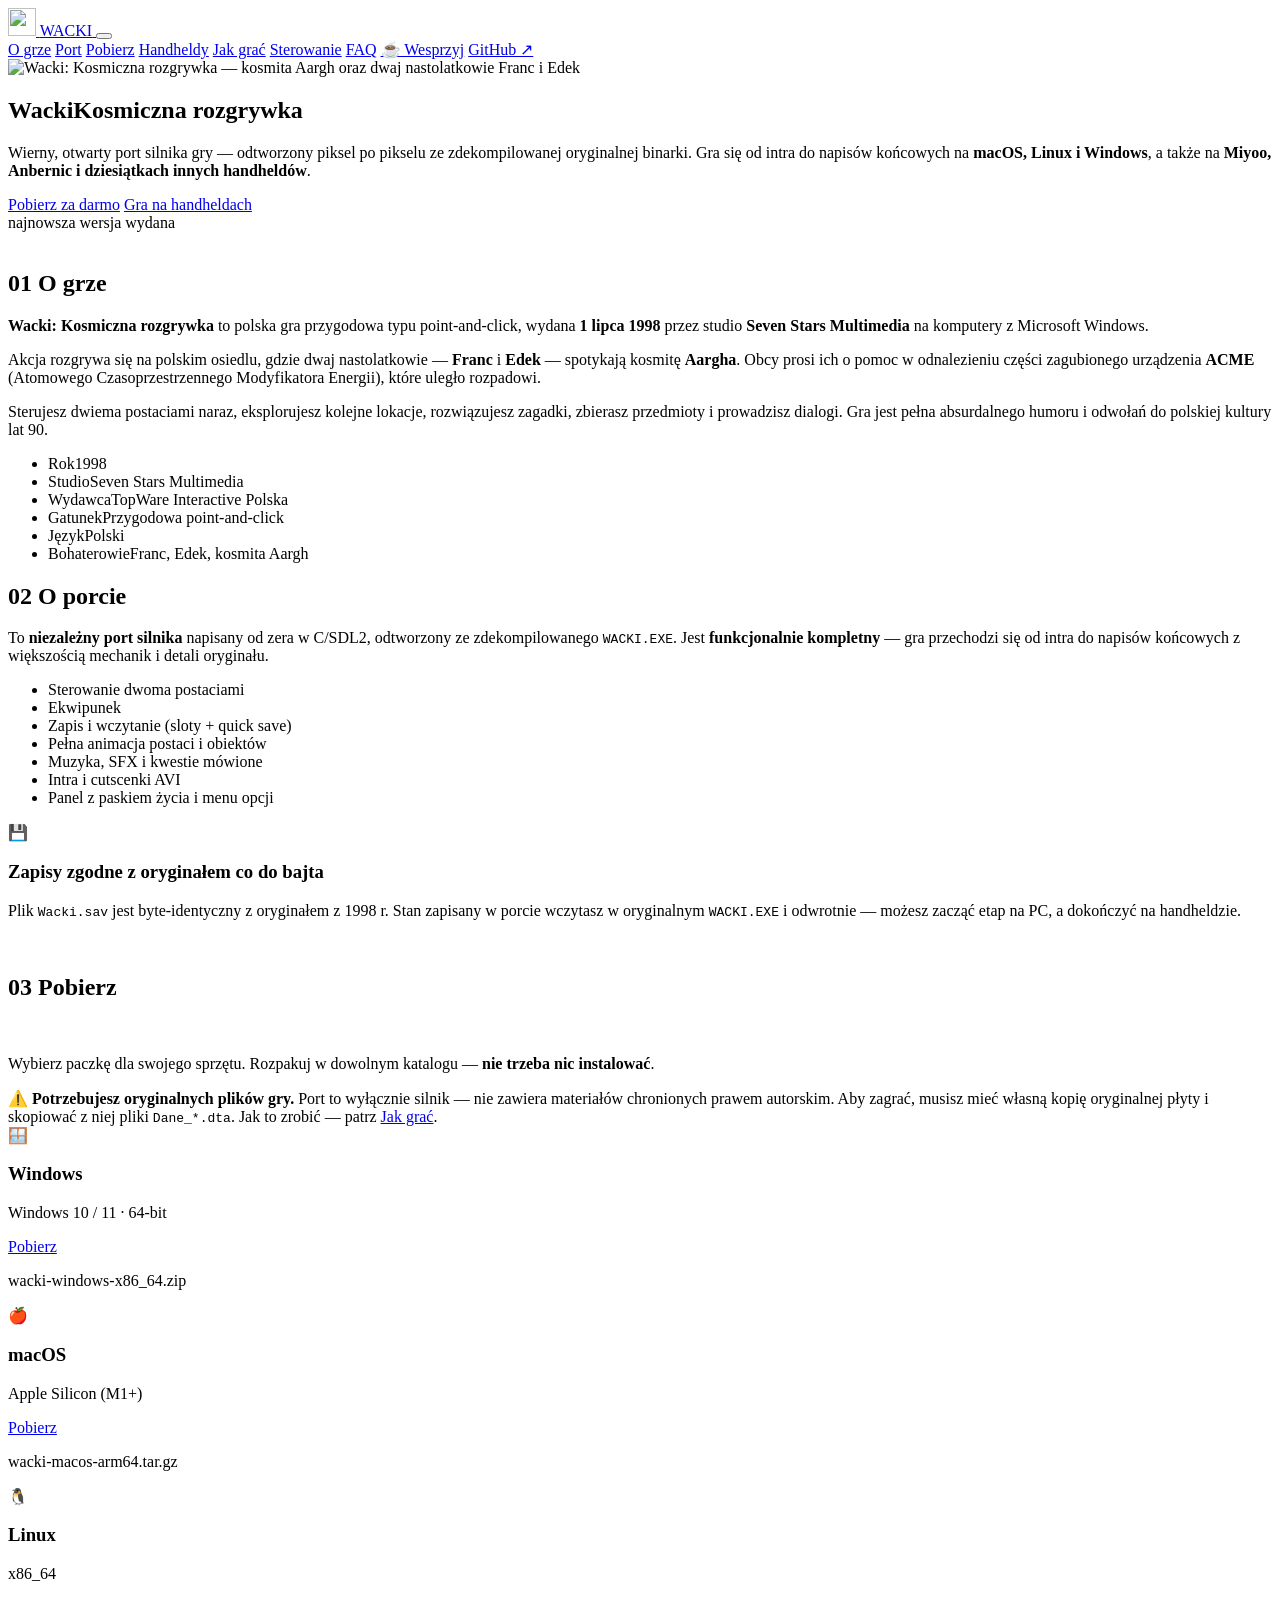
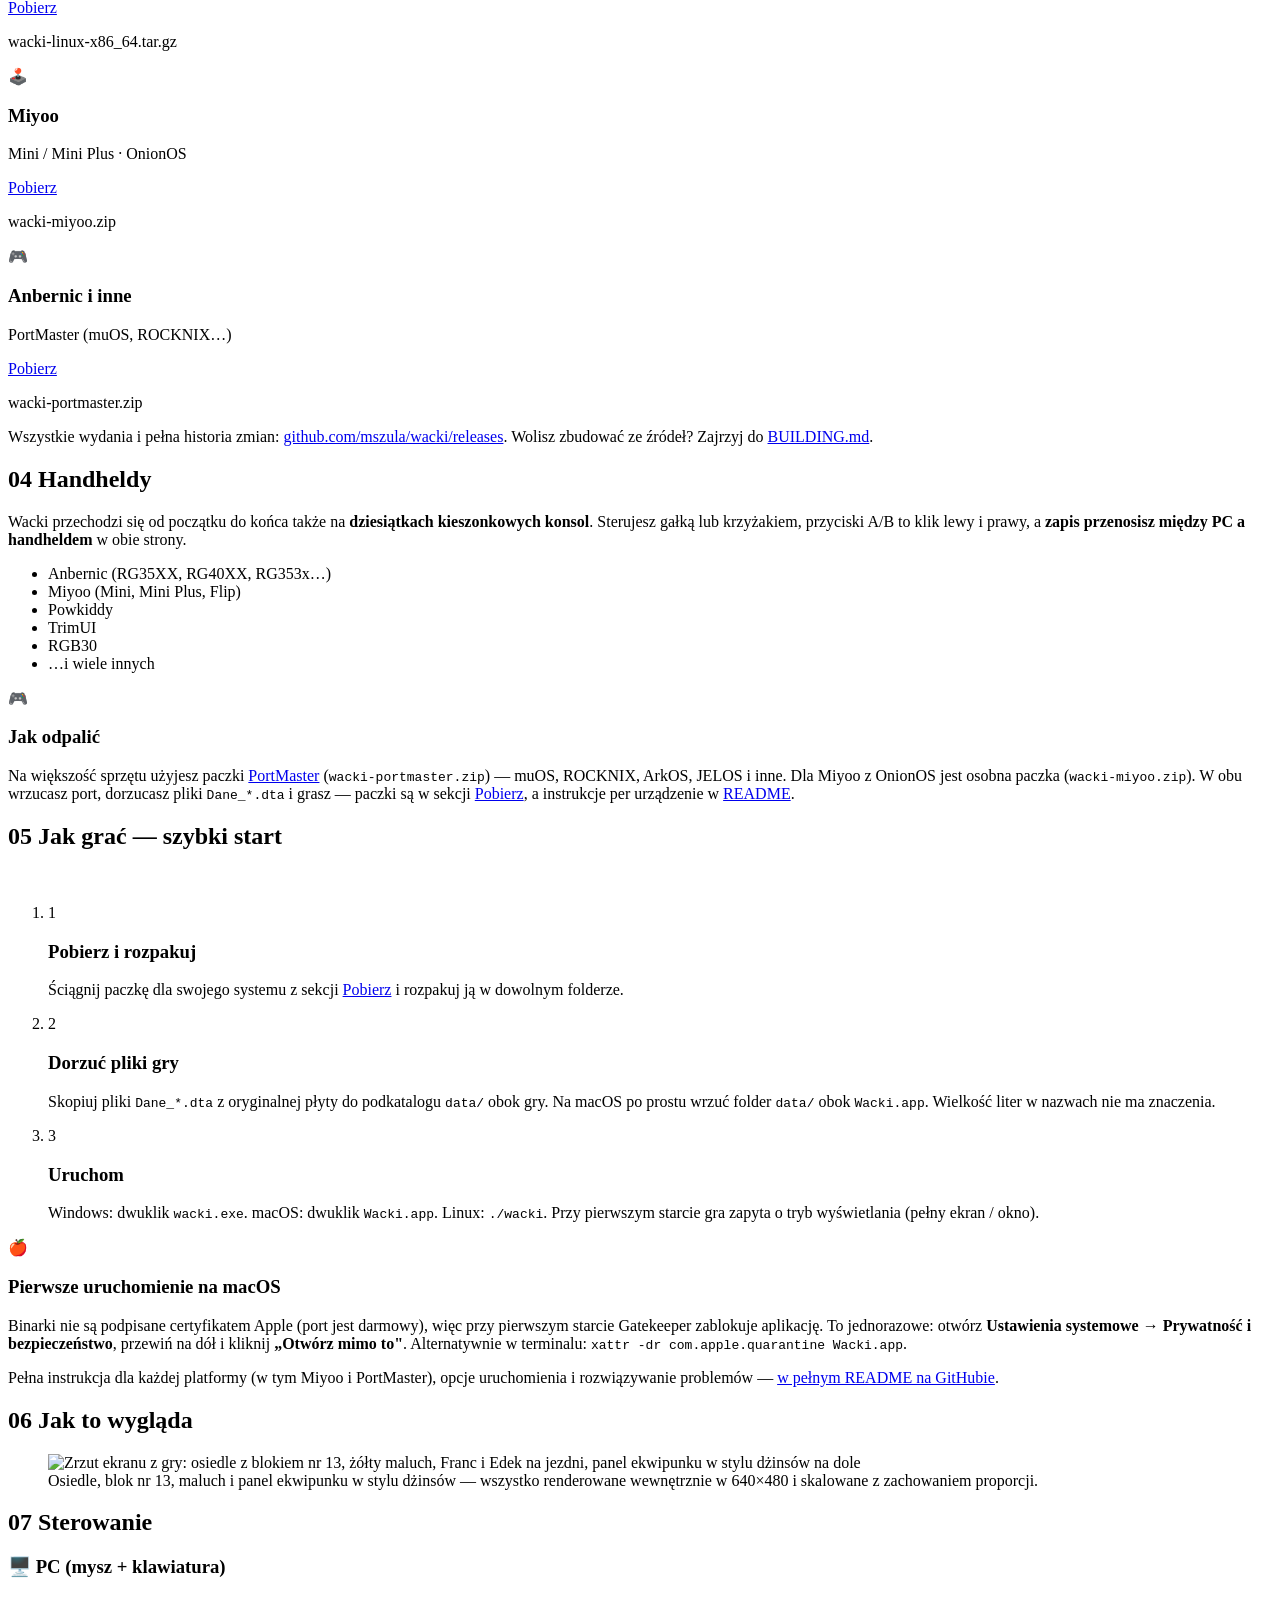
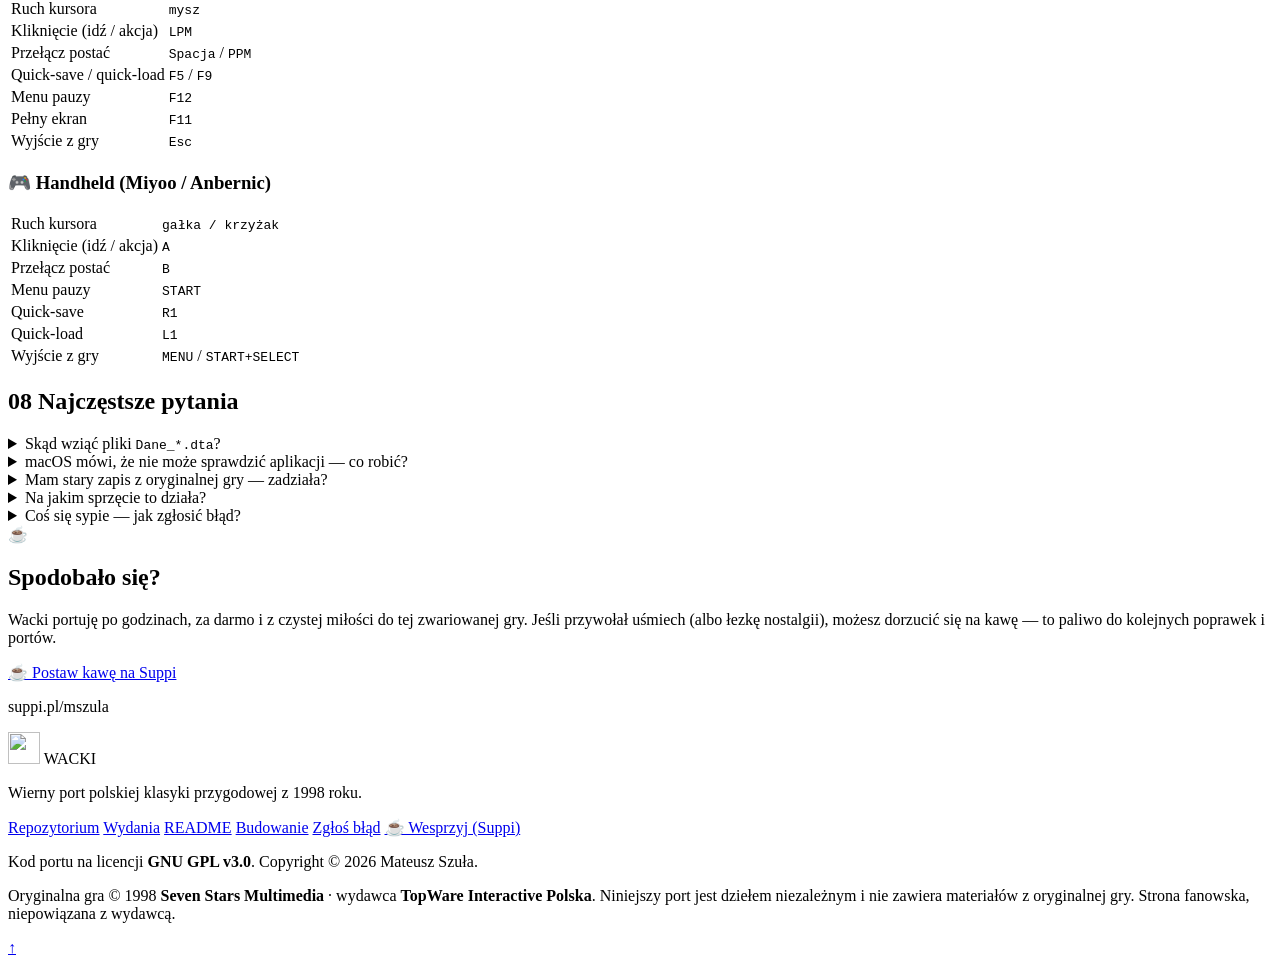
==== website/index.html @ 5ef8dd1d "feat(website): add Umami analytics + click events on key CTAs Privacy-friendly, cookieless Umami tra" ====
<!doctype html>
<html lang="pl">
  <head>
    <meta charset="utf-8" />
    <meta name="viewport" content="width=device-width, initial-scale=1" />
    <title>Wacki: Kosmiczna rozgrywka — darmowy port na PC i handheldy</title>
    <meta
      name="description"
      content="Wierny, otwarty port polskiej gry przygodowej Wacki: Kosmiczna rozgrywka (1998). Gra się od początku do końca na macOS, Linux, Windows oraz na konsolach Miyoo, Anbernic i innych (PortMaster). Pobierz za darmo."
    />
    <link rel="canonical" href="https://mszula.github.io/wacki/" />

    <meta property="og:type" content="website" />
    <meta property="og:locale" content="pl_PL" />
    <meta
      property="og:title"
      content="Wacki: Kosmiczna rozgrywka — darmowy port"
    />
    <meta
      property="og:description"
      content="Wierny port polskiej gry przygodowej z 1998 r. Gra się od początku do końca na PC i dziesiątkach handheldów. Pobierz za darmo."
    />
    <meta property="og:url" content="https://mszula.github.io/wacki/" />
    <meta property="og:image" content="assets/cover.png" />
    <meta name="twitter:card" content="summary_large_image" />

    <link
      rel="icon"
      type="image/png"
      sizes="32x32"
      href="assets/favicon-32.png"
    />
    <link
      rel="icon"
      type="image/png"
      sizes="16x16"
      href="assets/favicon-16.png"
    />
    <link rel="apple-touch-icon" href="assets/apple-touch-icon.png" />
    <meta name="theme-color" content="#e8330d" />

    <link rel="preconnect" href="https://fonts.googleapis.com" />
    <link rel="preconnect" href="https://fonts.gstatic.com" crossorigin />
    <link
      href="https://fonts.googleapis.com/css2?family=Bangers&family=Patrick+Hand&family=Nunito:wght@400;600;700;800&display=swap"
      rel="stylesheet"
    />

    <link rel="stylesheet" href="styles.css" />

    <!-- Umami analytics (privacy-friendly, no cookies). Click events are
         wired via data-umami-event attributes on the CTAs below. -->
    <script
      defer
      src="https://umami.szula.top/script.js"
      data-website-id="bf5d6c23-719c-4412-a957-eb05e36cfbc3"
    ></script>
  </head>
  <body>
    <header class="nav" id="top">
      <div class="nav__inner">
        <a class="nav__brand" href="#top">
          <img src="assets/favicon-32.png" alt="" width="28" height="28" />
          <span>WACKI</span>
        </a>
        <button class="nav__burger" aria-label="Menu" aria-expanded="false">
          <span></span><span></span><span></span>
        </button>
        <nav class="nav__links" aria-label="Główne">
          <a href="#o-grze">O grze</a>
          <a href="#status">Port</a>
          <a href="#pobierz">Pobierz</a>
          <a href="#handheldy">Handheldy</a>
          <a href="#start">Jak grać</a>
          <a href="#sterowanie">Sterowanie</a>
          <a href="#faq">FAQ</a>
          <a class="nav__support" href="#wesprzyj" data-umami-event="support-nav">☕ Wesprzyj</a>
          <a
            class="nav__gh"
            href="https://github.com/mszula/wacki"
            target="_blank"
            rel="noopener"
            data-umami-event="github"
            >GitHub ↗</a
          >
        </nav>
      </div>
    </header>

    <section class="hero">
      <div class="hero__art">
        <img
          src="assets/cover.png"
          alt="Wacki: Kosmiczna rozgrywka — kosmita Aargh oraz dwaj nastolatkowie Franc i Edek"
          width="640"
          height="480"
        />
      </div>
      <div class="hero__body">
        <h1 class="hero__title">Wacki<span>Kosmiczna rozgrywka</span></h1>
        <p class="hero__lead">
          Wierny, otwarty port silnika gry — odtworzony piksel po pikselu ze
          zdekompilowanej oryginalnej binarki. Gra się od intra do napisów
          końcowych na <strong>macOS, Linux i Windows</strong>, a także na
          <strong>Miyoo, Anbernic i dziesiątkach innych handheldów</strong>.
        </p>
        <div class="hero__cta">
          <a class="btn btn--primary" id="hero-download" href="#pobierz"
            data-umami-event="hero-pobierz"
            >Pobierz za darmo</a
          >
          <a class="btn btn--ghost" href="#handheldy">Gra na handheldach</a>
        </div>
        <div class="rel">
          <span class="rel__badge">najnowsza wersja</span>
          <span class="rel__ver" id="rel-ver"></span>
          <span class="rel__date">wydana <strong id="rel-date"></strong></span>
        </div>
      </div>
      <img
        class="deco deco--maluch"
        src="assets/px-maluch.png"
        alt=""
        aria-hidden="true"
      />
    </section>

    <main>
      <section class="section" id="o-grze">
        <div class="wrap">
          <h2 class="h2"><span class="h2__tag">01</span> O grze</h2>
          <div class="grid grid--2">
            <div class="prose">
              <p>
                <strong>Wacki: Kosmiczna rozgrywka</strong> to polska gra
                przygodowa typu point-and-click, wydana
                <strong>1 lipca 1998</strong> przez studio
                <strong>Seven Stars Multimedia</strong> na komputery z Microsoft
                Windows.
              </p>
              <p>
                Akcja rozgrywa się na polskim osiedlu, gdzie dwaj nastolatkowie
                —
                <strong>Franc</strong> i <strong>Edek</strong> — spotykają
                kosmitę <strong>Aargha</strong>. Obcy prosi ich o pomoc w
                odnalezieniu części zagubionego urządzenia
                <strong>ACME</strong> (Atomowego Czasoprzestrzennego
                Modyfikatora Energii), które uległo rozpadowi.
              </p>
              <p>
                Sterujesz dwiema postaciami naraz, eksplorujesz kolejne lokacje,
                rozwiązujesz zagadki, zbierasz przedmioty i prowadzisz dialogi.
                Gra jest pełna absurdalnego humoru i odwołań do polskiej kultury
                lat 90.
              </p>
            </div>
            <ul class="facts">
              <li>
                <span class="facts__k">Rok</span
                ><span class="facts__v">1998</span>
              </li>
              <li>
                <span class="facts__k">Studio</span
                ><span class="facts__v">Seven Stars Multimedia</span>
              </li>
              <li>
                <span class="facts__k">Wydawca</span
                ><span class="facts__v">TopWare Interactive Polska</span>
              </li>
              <li>
                <span class="facts__k">Gatunek</span
                ><span class="facts__v">Przygodowa point-and-click</span>
              </li>
              <li>
                <span class="facts__k">Język</span
                ><span class="facts__v">Polski</span>
              </li>
              <li>
                <span class="facts__k">Bohaterowie</span
                ><span class="facts__v">Franc, Edek, kosmita Aargh</span>
              </li>
            </ul>
          </div>
        </div>
      </section>

      <section class="section section--alt" id="status">
        <div class="wrap">
          <h2 class="h2"><span class="h2__tag">02</span> O porcie</h2>
          <p class="lead-center">
            To <strong>niezależny port silnika</strong> napisany od zera w
            C/SDL2, odtworzony ze zdekompilowanego <code>WACKI.EXE</code>. Jest
            <strong>funkcjonalnie kompletny</strong> — gra przechodzi się od
            intra do napisów końcowych z większością mechanik i detali
            oryginału.
          </p>
          <ul class="chips">
            <li>Sterowanie dwoma postaciami</li>
            <li>Ekwipunek</li>
            <li>Zapis i wczytanie (sloty + quick save)</li>
            <li>Pełna animacja postaci i obiektów</li>
            <li>Muzyka, SFX i kwestie mówione</li>
            <li>Intra i cutscenki AVI</li>
            <li>Panel z paskiem życia i menu opcji</li>
          </ul>
          <div class="callout callout--save">
            <div class="callout__icon">💾</div>
            <div>
              <h3>Zapisy zgodne z oryginałem co do bajta</h3>
              <p>
                Plik <code>Wacki.sav</code> jest byte-identyczny z oryginałem z
                1998 r. Stan zapisany w porcie wczytasz w oryginalnym
                <code>WACKI.EXE</code> i odwrotnie — możesz zacząć etap na PC, a
                dokończyć na handheldzie.
              </p>
            </div>
          </div>
          <img
            class="deco deco--pies"
            src="assets/px-pies.png"
            alt=""
            aria-hidden="true"
          />
        </div>
      </section>

      <section class="section" id="pobierz">
        <div class="wrap">
          <h2 class="h2"><span class="h2__tag">03</span> Pobierz</h2>
          <img
            class="deco deco--rocket"
            src="assets/px-rocket.png"
            alt=""
            aria-hidden="true"
          />
          <p class="lead-center">
            Wybierz paczkę dla swojego sprzętu. Rozpakuj w dowolnym katalogu —
            <strong>nie trzeba nic instalować</strong>.
          </p>

          <div class="notice">
            <strong>⚠️ Potrzebujesz oryginalnych plików gry.</strong>
            Port to wyłącznie silnik — nie zawiera materiałów chronionych prawem
            autorskim. Aby zagrać, musisz mieć własną kopię oryginalnej płyty i
            skopiować z niej pliki <code>Dane_*.dta</code>. Jak to zrobić —
            patrz <a href="#start">Jak grać</a>.
          </div>

          <div class="cards" id="download-cards">
            <article
              class="card"
              data-platform="windows"
              data-asset="wacki-windows-x86_64.zip"
            >
              <div class="card__os">🪟</div>
              <h3>Windows</h3>
              <p class="card__sub">Windows 10 / 11 · 64-bit</p>
              <a
                class="btn btn--dl"
                href="https://github.com/mszula/wacki/releases/latest/download/wacki-windows-x86_64.zip"
                data-umami-event="download"
                data-umami-event-platform="windows"
                >Pobierz <span class="card__size"></span
              ></a>
              <p class="card__file">wacki-windows-x86_64.zip</p>
            </article>

            <article
              class="card"
              data-platform="mac"
              data-asset="wacki-macos-arm64.tar.gz"
            >
              <div class="card__os">🍎</div>
              <h3>macOS</h3>
              <p class="card__sub">Apple Silicon (M1+)</p>
              <a
                class="btn btn--dl"
                href="https://github.com/mszula/wacki/releases/latest/download/wacki-macos-arm64.tar.gz"
                data-umami-event="download"
                data-umami-event-platform="mac"
                >Pobierz <span class="card__size"></span
              ></a>
              <p class="card__file">wacki-macos-arm64.tar.gz</p>
            </article>

            <article
              class="card"
              data-platform="linux"
              data-asset="wacki-linux-x86_64.tar.gz"
            >
              <div class="card__os">🐧</div>
              <h3>Linux</h3>
              <p class="card__sub">x86_64</p>
              <a
                class="btn btn--dl"
                href="https://github.com/mszula/wacki/releases/latest/download/wacki-linux-x86_64.tar.gz"
                data-umami-event="download"
                data-umami-event-platform="linux"
                >Pobierz <span class="card__size"></span
              ></a>
              <p class="card__file">wacki-linux-x86_64.tar.gz</p>
            </article>

            <article
              class="card"
              data-platform="miyoo"
              data-asset="wacki-miyoo.zip"
            >
              <div class="card__os">🕹️</div>
              <h3>Miyoo</h3>
              <p class="card__sub">Mini / Mini Plus · OnionOS</p>
              <a
                class="btn btn--dl"
                href="https://github.com/mszula/wacki/releases/latest/download/wacki-miyoo.zip"
                data-umami-event="download"
                data-umami-event-platform="miyoo"
                >Pobierz <span class="card__size"></span
              ></a>
              <p class="card__file">wacki-miyoo.zip</p>
            </article>

            <article
              class="card"
              data-platform="portmaster"
              data-asset="wacki-portmaster.zip"
            >
              <div class="card__os">🎮</div>
              <h3>Anbernic i inne</h3>
              <p class="card__sub">PortMaster (muOS, ROCKNIX…)</p>
              <a
                class="btn btn--dl"
                href="https://github.com/mszula/wacki/releases/latest/download/wacki-portmaster.zip"
                data-umami-event="download"
                data-umami-event-platform="portmaster"
                >Pobierz <span class="card__size"></span
              ></a>
              <p class="card__file">wacki-portmaster.zip</p>
            </article>
          </div>

          <p class="cards__foot">
            Wszystkie wydania i pełna historia zmian:
            <a
              href="https://github.com/mszula/wacki/releases"
              target="_blank"
              rel="noopener"
              data-umami-event="github-releases"
              >github.com/mszula/wacki/releases</a
            >. Wolisz zbudować ze źródeł? Zajrzyj do
            <a
              href="https://github.com/mszula/wacki/blob/master/BUILDING.md"
              target="_blank"
              rel="noopener"
              >BUILDING.md</a
            >.
          </p>
        </div>
      </section>

      <section class="section section--alt" id="handheldy">
        <div class="wrap">
          <h2 class="h2"><span class="h2__tag">04</span> Handheldy</h2>
          <p class="lead-center">
            Wacki przechodzi się od początku do końca także na
            <strong>dziesiątkach kieszonkowych konsol</strong>. Sterujesz gałką
            lub krzyżakiem, przyciski A/B to klik lewy i prawy, a
            <strong>zapis przenosisz między PC a handheldem</strong>
            w obie strony.
          </p>

          <ul class="chips">
            <li>Anbernic (RG35XX, RG40XX, RG353x…)</li>
            <li>Miyoo (Mini, Mini Plus, Flip)</li>
            <li>Powkiddy</li>
            <li>TrimUI</li>
            <li>RGB30</li>
            <li>…i wiele innych</li>
          </ul>

          <div class="callout">
            <div class="callout__icon">🎮</div>
            <div>
              <h3>Jak odpalić</h3>
              <p>
                Na większość sprzętu użyjesz paczki
                <a
                  href="https://portmaster.games/"
                  target="_blank"
                  rel="noopener"
                  >PortMaster</a
                >
                (<code>wacki-portmaster.zip</code>) — muOS, ROCKNIX, ArkOS,
                JELOS i inne. Dla Miyoo z OnionOS jest osobna paczka
                (<code>wacki-miyoo.zip</code>). W obu wrzucasz port, dorzucasz
                pliki <code>Dane_*.dta</code> i grasz — paczki są w sekcji
                <a href="#pobierz">Pobierz</a>, a instrukcje per urządzenie w
                <a
                  href="https://github.com/mszula/wacki/blob/master/README.md"
                  target="_blank"
                  rel="noopener"
                  >README</a
                >.
              </p>
            </div>
          </div>
        </div>
      </section>

      <section class="section" id="start">
        <div class="wrap">
          <h2 class="h2">
            <span class="h2__tag">05</span> Jak grać — szybki start
          </h2>
          <img
            class="deco deco--babcia"
            src="assets/px-babcia.png"
            alt=""
            aria-hidden="true"
          />
          <ol class="steps">
            <li class="step">
              <div class="step__n">1</div>
              <div>
                <h3>Pobierz i rozpakuj</h3>
                <p>
                  Ściągnij paczkę dla swojego systemu z sekcji
                  <a href="#pobierz">Pobierz</a> i rozpakuj ją w dowolnym
                  folderze.
                </p>
              </div>
            </li>
            <li class="step">
              <div class="step__n">2</div>
              <div>
                <h3>Dorzuć pliki gry</h3>
                <p>
                  Skopiuj pliki <code>Dane_*.dta</code> z oryginalnej płyty do
                  podkatalogu <code>data/</code> obok gry. Na macOS po prostu
                  wrzuć folder <code>data/</code> obok <code>Wacki.app</code>.
                  Wielkość liter w nazwach nie ma znaczenia.
                </p>
              </div>
            </li>
            <li class="step">
              <div class="step__n">3</div>
              <div>
                <h3>Uruchom</h3>
                <p>
                  Windows: dwuklik <code>wacki.exe</code>. macOS: dwuklik
                  <code>Wacki.app</code>. Linux: <code>./wacki</code>. Przy
                  pierwszym starcie gra zapyta o tryb wyświetlania (pełny ekran
                  / okno).
                </p>
              </div>
            </li>
          </ol>

          <div class="callout callout--mac">
            <div class="callout__icon">🍎</div>
            <div>
              <h3>Pierwsze uruchomienie na macOS</h3>
              <p>
                Binarki nie są podpisane certyfikatem Apple (port jest darmowy),
                więc przy pierwszym starcie Gatekeeper zablokuje aplikację. To
                jednorazowe: otwórz
                <strong
                  >Ustawienia systemowe → Prywatność i bezpieczeństwo</strong
                >, przewiń na dół i kliknij <strong>„Otwórz mimo to"</strong>.
                Alternatywnie w terminalu:
                <code>xattr -dr com.apple.quarantine Wacki.app</code>.
              </p>
            </div>
          </div>

          <p class="lead-center">
            Pełna instrukcja dla każdej platformy (w tym Miyoo i PortMaster),
            opcje uruchomienia i rozwiązywanie problemów —
            <a
              href="https://github.com/mszula/wacki/blob/master/README.md"
              target="_blank"
              rel="noopener"
              >w pełnym README na GitHubie</a
            >.
          </p>
        </div>
      </section>

      <section class="section section--alt" id="galeria">
        <div class="wrap">
          <h2 class="h2"><span class="h2__tag">06</span> Jak to wygląda</h2>
          <figure class="shot">
            <img
              src="assets/screenshot-gameplay.png"
              alt="Zrzut ekranu z gry: osiedle z blokiem nr 13, żółty maluch, Franc i Edek na jezdni, panel ekwipunku w stylu dżinsów na dole"
              width="640"
              height="480"
              loading="lazy"
            />
            <figcaption>
              Osiedle, blok nr 13, maluch i panel ekwipunku w stylu dżinsów —
              wszystko renderowane wewnętrznie w 640×480 i skalowane z
              zachowaniem proporcji.
            </figcaption>
          </figure>
        </div>
      </section>

      <section class="section" id="sterowanie">
        <div class="wrap">
          <h2 class="h2"><span class="h2__tag">07</span> Sterowanie</h2>
          <div class="grid grid--2">
            <div class="ctrl">
              <h3 class="ctrl__h">🖥️ PC (mysz + klawiatura)</h3>
              <table class="ktab">
                <tbody>
                  <tr>
                    <td>Ruch kursora</td>
                    <td><kbd>mysz</kbd></td>
                  </tr>
                  <tr>
                    <td>Kliknięcie (idź / akcja)</td>
                    <td><kbd>LPM</kbd></td>
                  </tr>
                  <tr>
                    <td>Przełącz postać</td>
                    <td><kbd>Spacja</kbd> / <kbd>PPM</kbd></td>
                  </tr>
                  <tr>
                    <td>Quick-save / quick-load</td>
                    <td><kbd>F5</kbd> / <kbd>F9</kbd></td>
                  </tr>
                  <tr>
                    <td>Menu pauzy</td>
                    <td><kbd>F12</kbd></td>
                  </tr>
                  <tr>
                    <td>Pełny ekran</td>
                    <td><kbd>F11</kbd></td>
                  </tr>
                  <tr>
                    <td>Wyjście z gry</td>
                    <td><kbd>Esc</kbd></td>
                  </tr>
                </tbody>
              </table>
            </div>
            <div class="ctrl">
              <h3 class="ctrl__h">🎮 Handheld (Miyoo / Anbernic)</h3>
              <table class="ktab">
                <tbody>
                  <tr>
                    <td>Ruch kursora</td>
                    <td><kbd>gałka / krzyżak</kbd></td>
                  </tr>
                  <tr>
                    <td>Kliknięcie (idź / akcja)</td>
                    <td><kbd>A</kbd></td>
                  </tr>
                  <tr>
                    <td>Przełącz postać</td>
                    <td><kbd>B</kbd></td>
                  </tr>
                  <tr>
                    <td>Menu pauzy</td>
                    <td><kbd>START</kbd></td>
                  </tr>
                  <tr>
                    <td>Quick-save</td>
                    <td><kbd>R1</kbd></td>
                  </tr>
                  <tr>
                    <td>Quick-load</td>
                    <td><kbd>L1</kbd></td>
                  </tr>
                  <tr>
                    <td>Wyjście z gry</td>
                    <td><kbd>MENU</kbd> / <kbd>START+SELECT</kbd></td>
                  </tr>
                </tbody>
              </table>
            </div>
          </div>
        </div>
      </section>

      <section class="section section--alt" id="faq">
        <div class="wrap wrap--narrow">
          <h2 class="h2">
            <span class="h2__tag">08</span> Najczęstsze pytania
          </h2>

          <details class="faq">
            <summary>Skąd wziąć pliki <code>Dane_*.dta</code>?</summary>
            <p>
              Z własnej, oryginalnej płyty z grą
              <em>Wacki: Kosmiczna rozgrywka</em>. Port nie zawiera i nie
              rozprowadza materiałów z gry — to silnik, do którego podajesz
              własne dane. Pliki znajdziesz w głównym katalogu płyty.
            </p>
          </details>

          <details class="faq">
            <summary>
              macOS mówi, że nie może sprawdzić aplikacji — co robić?
            </summary>
            <p>
              To normalne dla niepodpisanych, darmowych aplikacji. Otwórz
              <strong>Ustawienia systemowe → Prywatność i bezpieczeństwo</strong
              >, przewiń na dół i kliknij <strong>„Otwórz mimo to"</strong>.
              Albo w terminalu:
              <code>xattr -dr com.apple.quarantine Wacki.app</code>. Blokada
              jest jednorazowa.
            </p>
          </details>

          <details class="faq">
            <summary>Mam stary zapis z oryginalnej gry — zadziała?</summary>
            <p>
              Tak! Format <code>Wacki.sav</code> jest byte-identyczny z
              oryginałem z 1998 r. Zapisy działają w obie strony — z oryginału
              do portu i z portu z powrotem do <code>WACKI.EXE</code>.
            </p>
          </details>

          <details class="faq">
            <summary>Na jakim sprzęcie to działa?</summary>
            <p>
              Na PC: macOS (Apple Silicon), Linux x86_64, Windows 10/11. Na
              handheldach: Miyoo Mini / Mini Plus (OnionOS) oraz — przez
              PortMaster — Anbernic (RG35XX, RG40XX, RG353x i wiele innych),
              Powkiddy, TrimUI, RGB30, Miyoo Flip i dziesiątki kolejnych
              urządzeń.
            </p>
          </details>

          <details class="faq">
            <summary>Coś się sypie — jak zgłosić błąd?</summary>
            <p>
              Otwórz zgłoszenie na
              <a
                href="https://github.com/mszula/wacki/issues/new/choose"
                target="_blank"
                rel="noopener"
                data-umami-event="report-issue"
                >GitHubie</a
              >. Dołącz wersję portu, platformę i — jeśli to błąd wizualny —
              zrzut ekranu. Szczegóły (gdzie znaleźć <code>wacki.log</code>) są
              w README.
            </p>
          </details>
        </div>
      </section>

      <section class="support" id="wesprzyj">
        <div class="support__inner">
          <span class="support__mug" aria-hidden="true">☕</span>
          <h2 class="support__h">Spodobało się?</h2>
          <p class="support__p">
            Wacki portuję po godzinach, za darmo i z czystej miłości do tej
            zwariowanej gry. Jeśli przywołał uśmiech (albo łezkę nostalgii),
            możesz dorzucić się na kawę — to paliwo do kolejnych poprawek i
            portów.
          </p>
          <a
            class="btn support__btn"
            href="https://suppi.pl/mszula"
            target="_blank"
            rel="noopener"
            data-umami-event="support-suppi"
            >☕ Postaw kawę na Suppi</a
          >
          <p class="support__url">suppi.pl/mszula</p>
        </div>
      </section>
    </main>

    <footer class="footer">
      <div class="wrap">
        <div class="footer__grid">
          <div>
            <div class="footer__brand">
              <img src="assets/favicon-32.png" alt="" width="32" height="32" />
              <span>WACKI</span>
            </div>
            <p class="footer__tag">
              Wierny port polskiej klasyki przygodowej z 1998 roku.
            </p>
          </div>
          <nav class="footer__links" aria-label="Stopka">
            <a
              href="https://github.com/mszula/wacki"
              target="_blank"
              rel="noopener"
              >Repozytorium</a
            >
            <a
              href="https://github.com/mszula/wacki/releases"
              target="_blank"
              rel="noopener"
              >Wydania</a
            >
            <a
              href="https://github.com/mszula/wacki/blob/master/README.md"
              target="_blank"
              rel="noopener"
              >README</a
            >
            <a
              href="https://github.com/mszula/wacki/blob/master/BUILDING.md"
              target="_blank"
              rel="noopener"
              >Budowanie</a
            >
            <a
              href="https://github.com/mszula/wacki/issues/new/choose"
              target="_blank"
              rel="noopener"
              >Zgłoś błąd</a
            >
            <a href="https://suppi.pl/mszula" target="_blank" rel="noopener"
              >☕ Wesprzyj (Suppi)</a
            >
          </nav>
        </div>
        <div class="footer__legal">
          <p>
            Kod portu na licencji <strong>GNU GPL v3.0</strong>. Copyright ©
            2026 Mateusz Szuła.
          </p>
          <p>
            Oryginalna gra © 1998 <strong>Seven Stars Multimedia</strong> ·
            wydawca <strong>TopWare Interactive Polska</strong>. Niniejszy port
            jest dziełem niezależnym i nie zawiera materiałów z oryginalnej gry.
            Strona fanowska, niepowiązana z wydawcą.
          </p>
        </div>
      </div>
    </footer>

    <a href="#top" class="totop" aria-label="Na górę">↑</a>

    <script src="main.js"></script>
  </body>
</html>
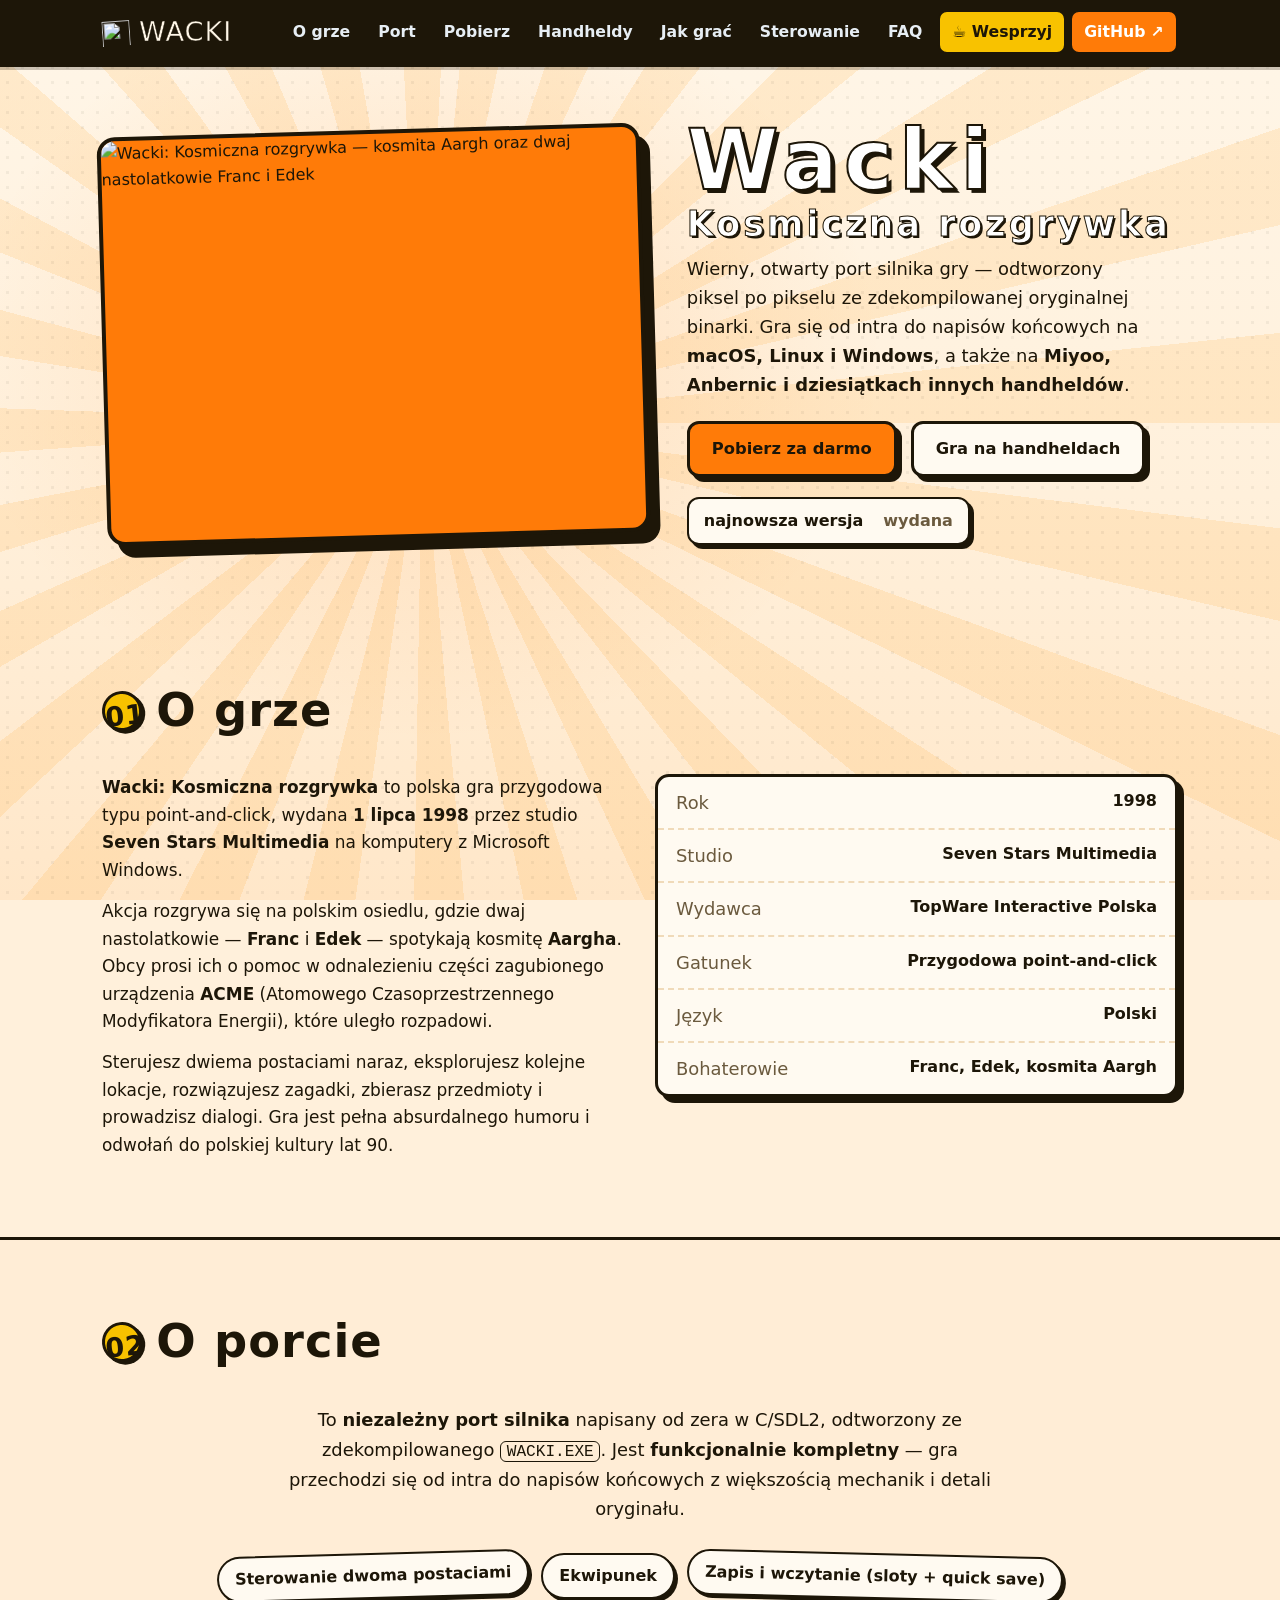
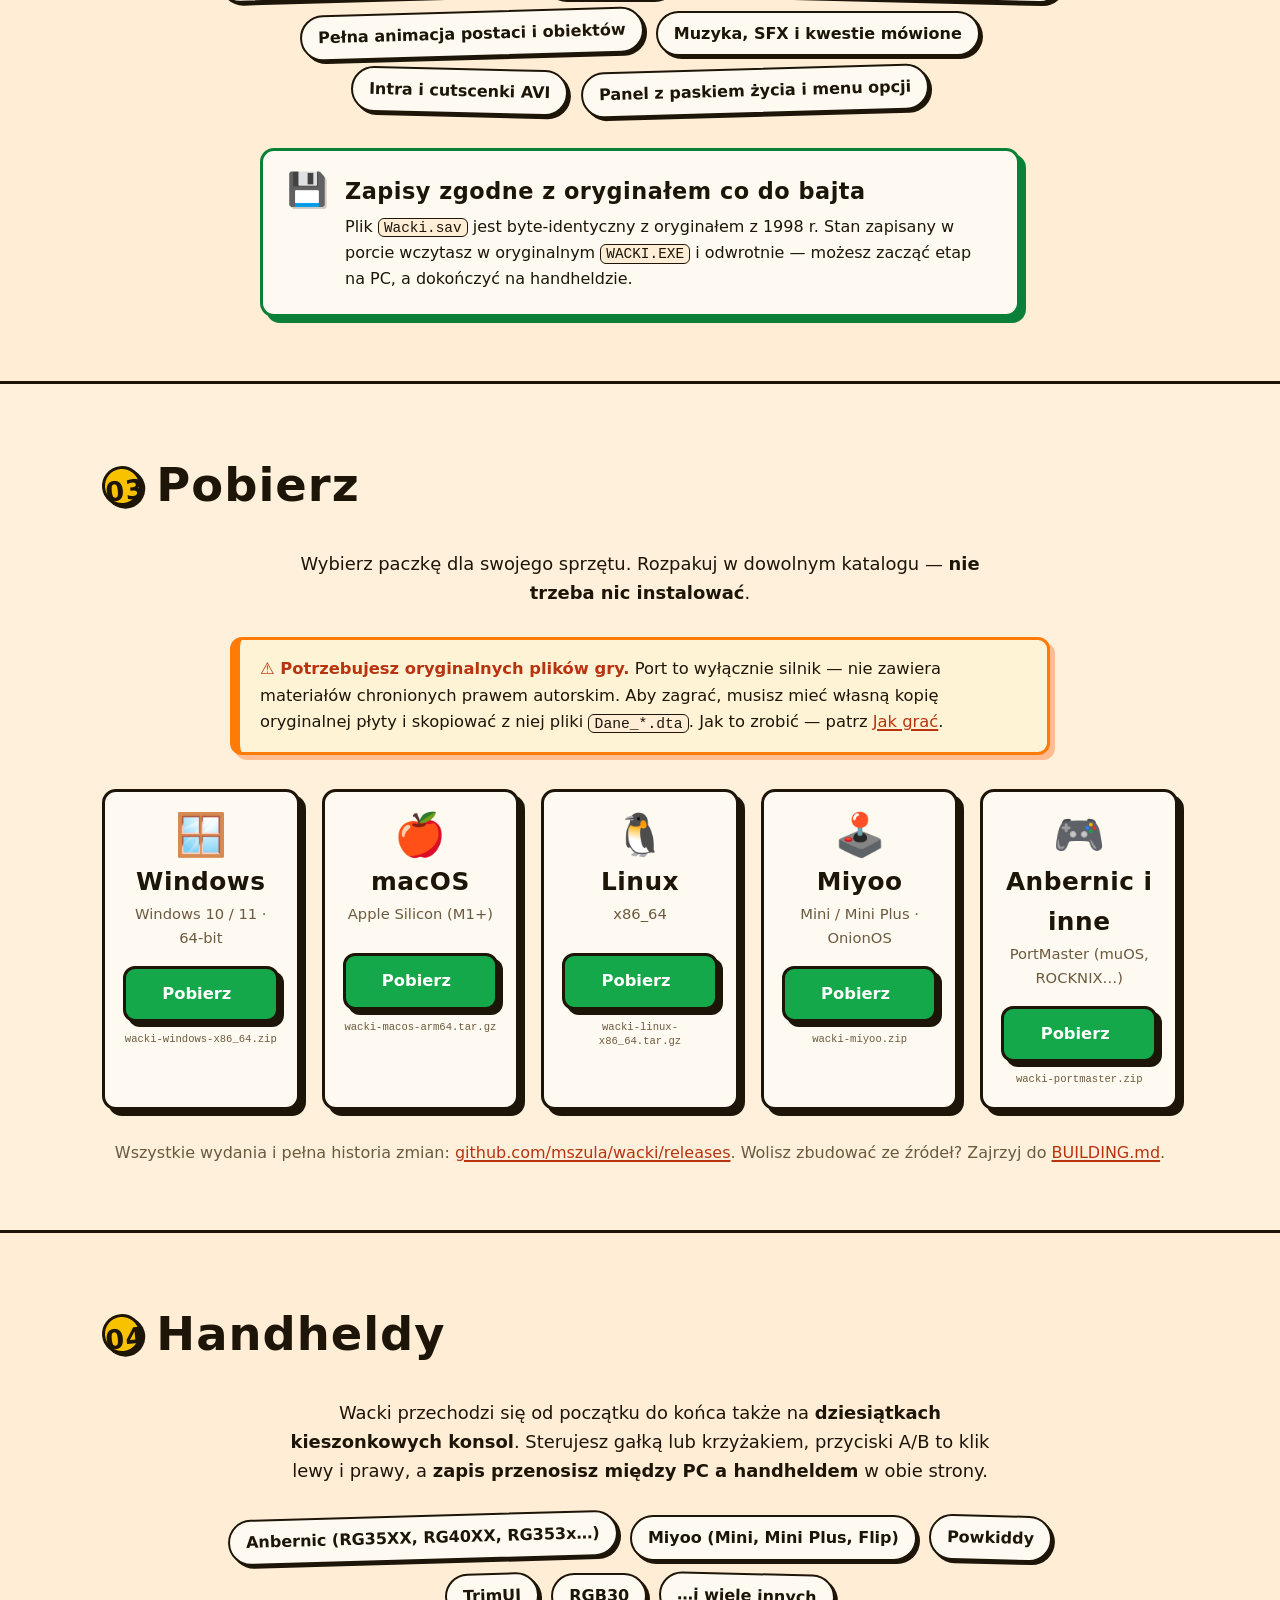
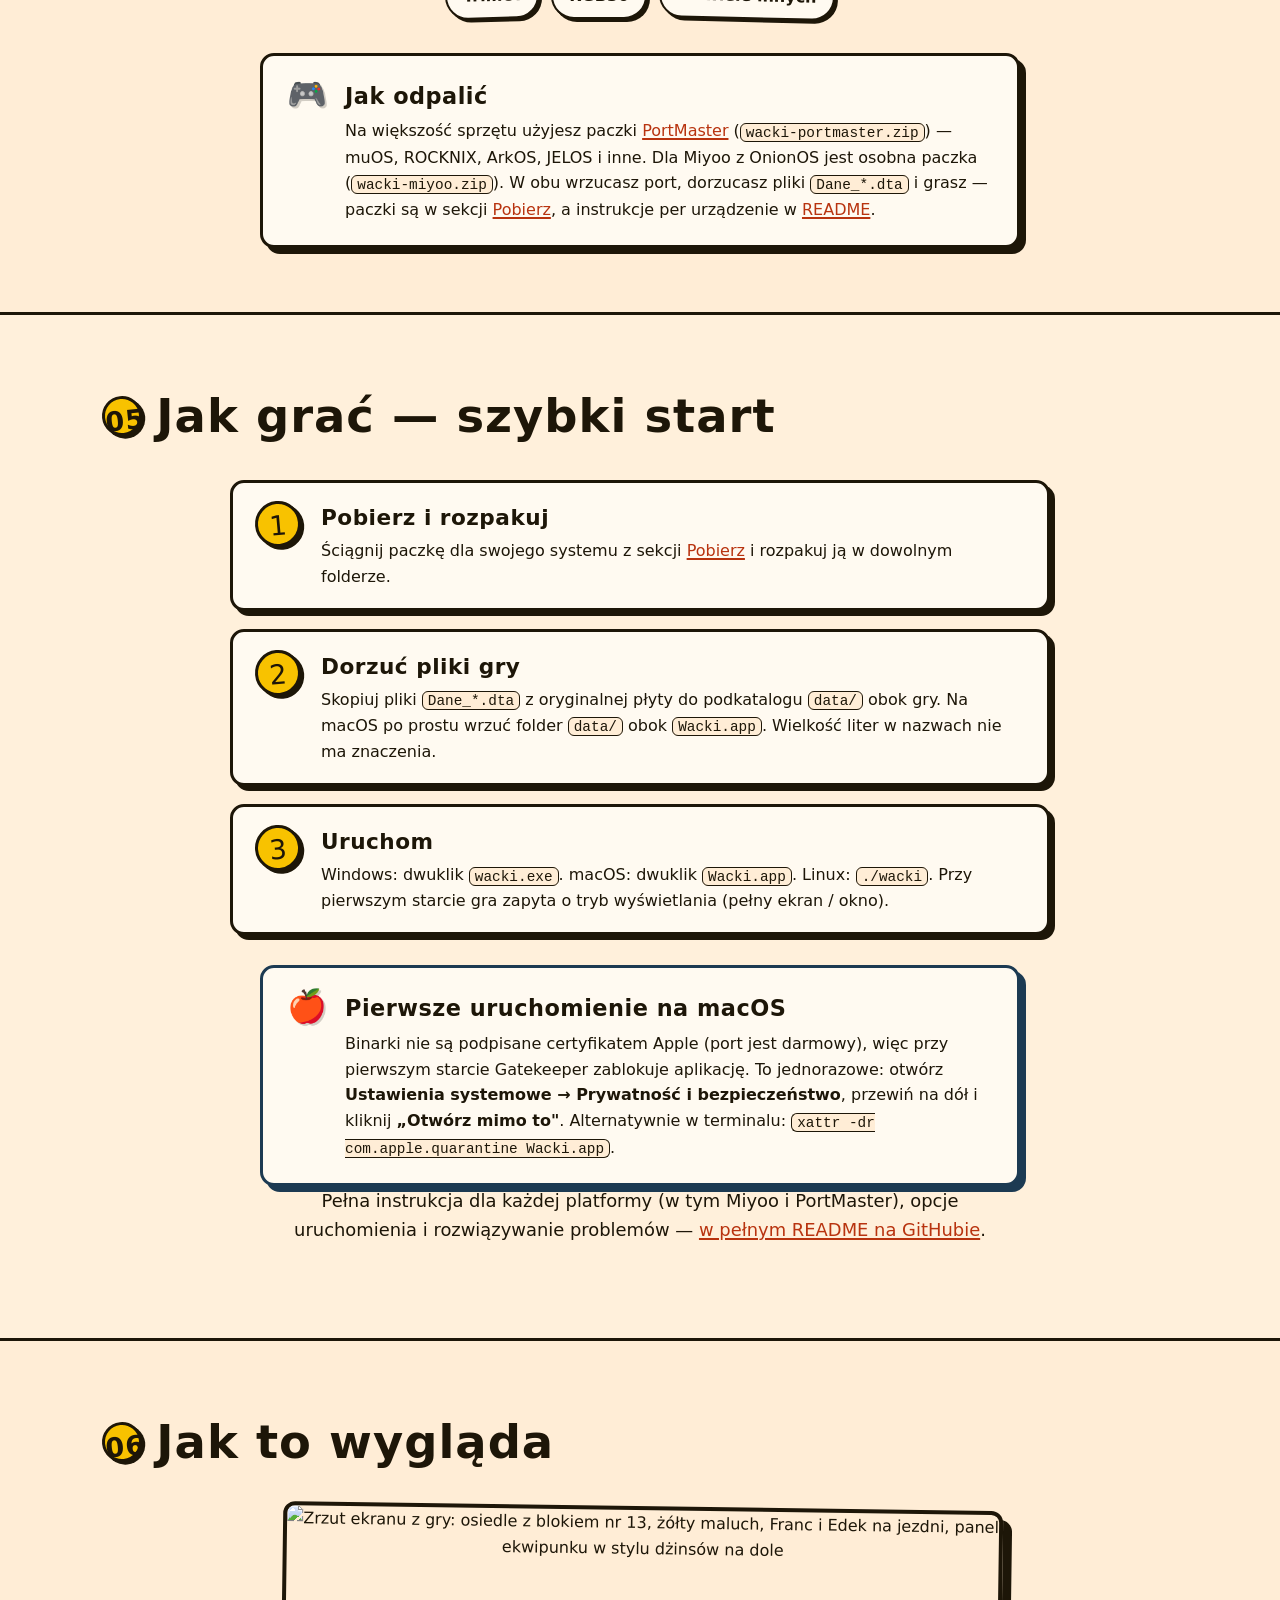
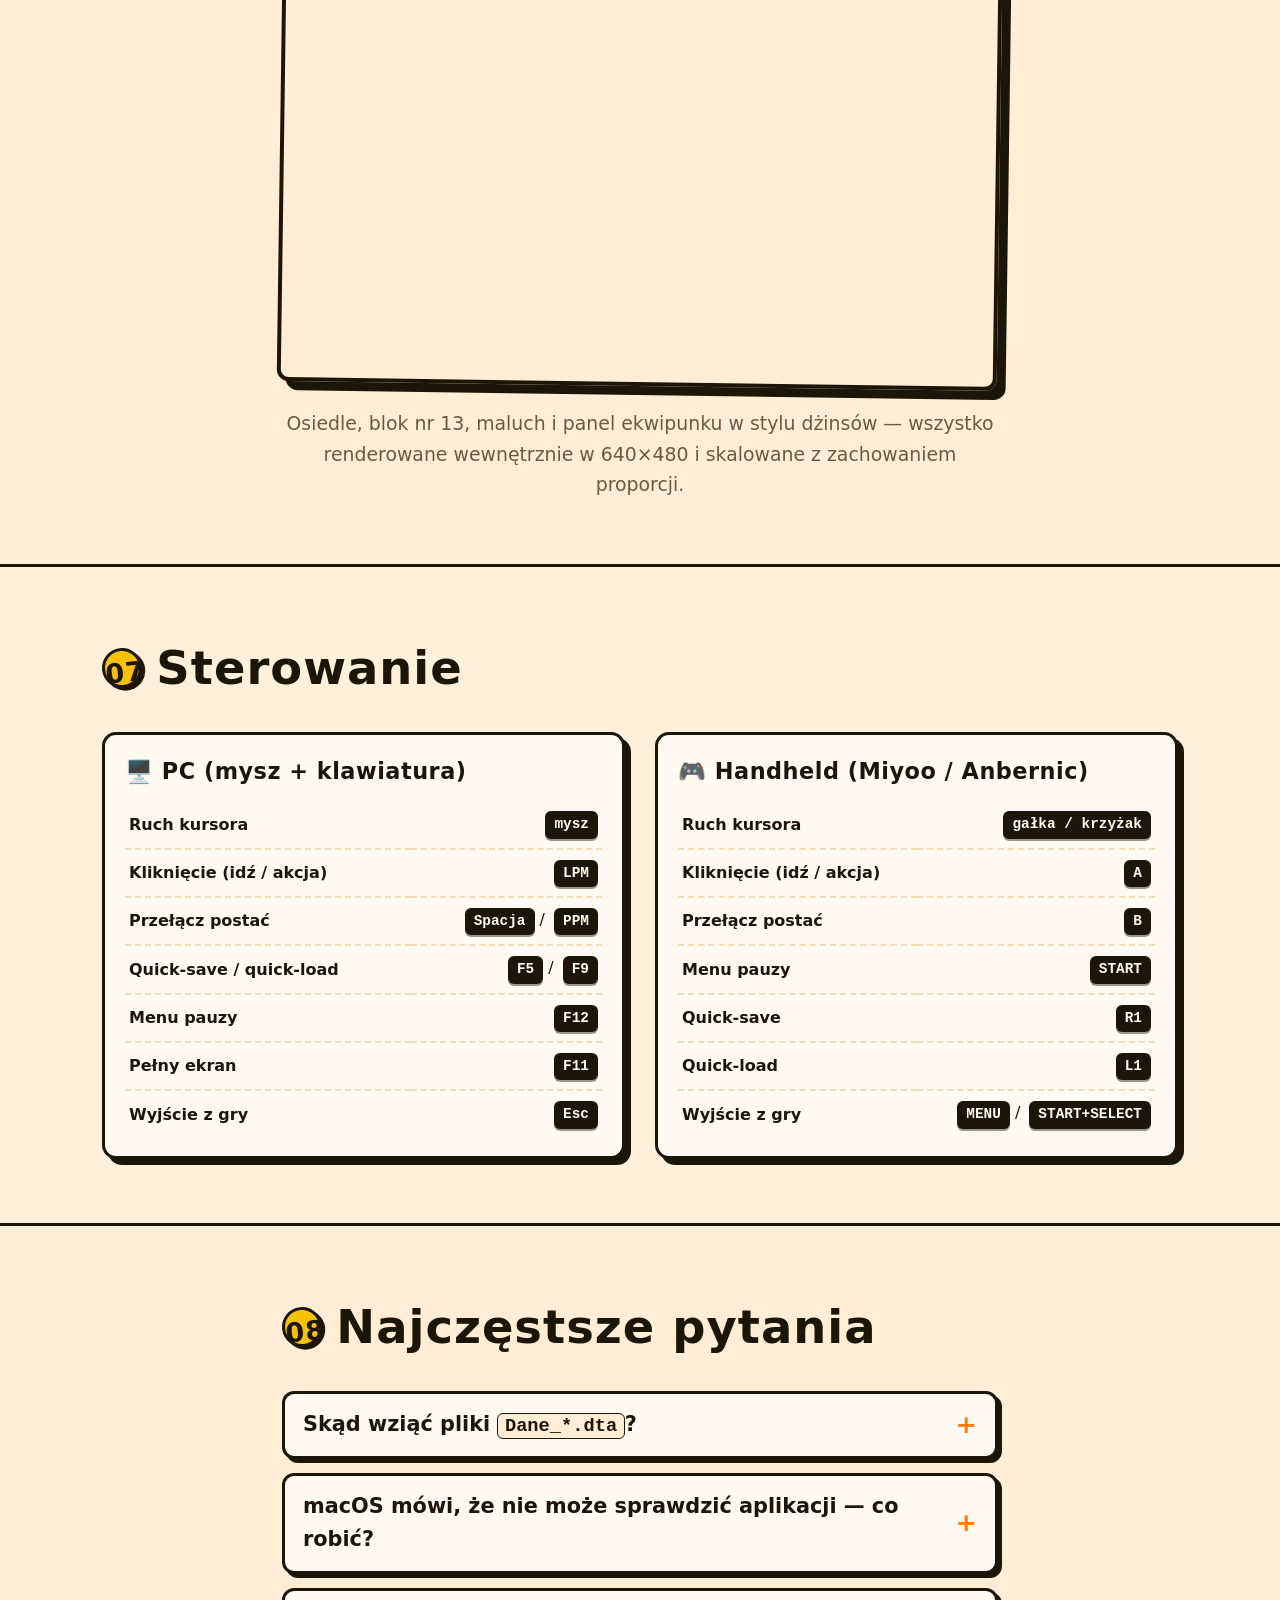
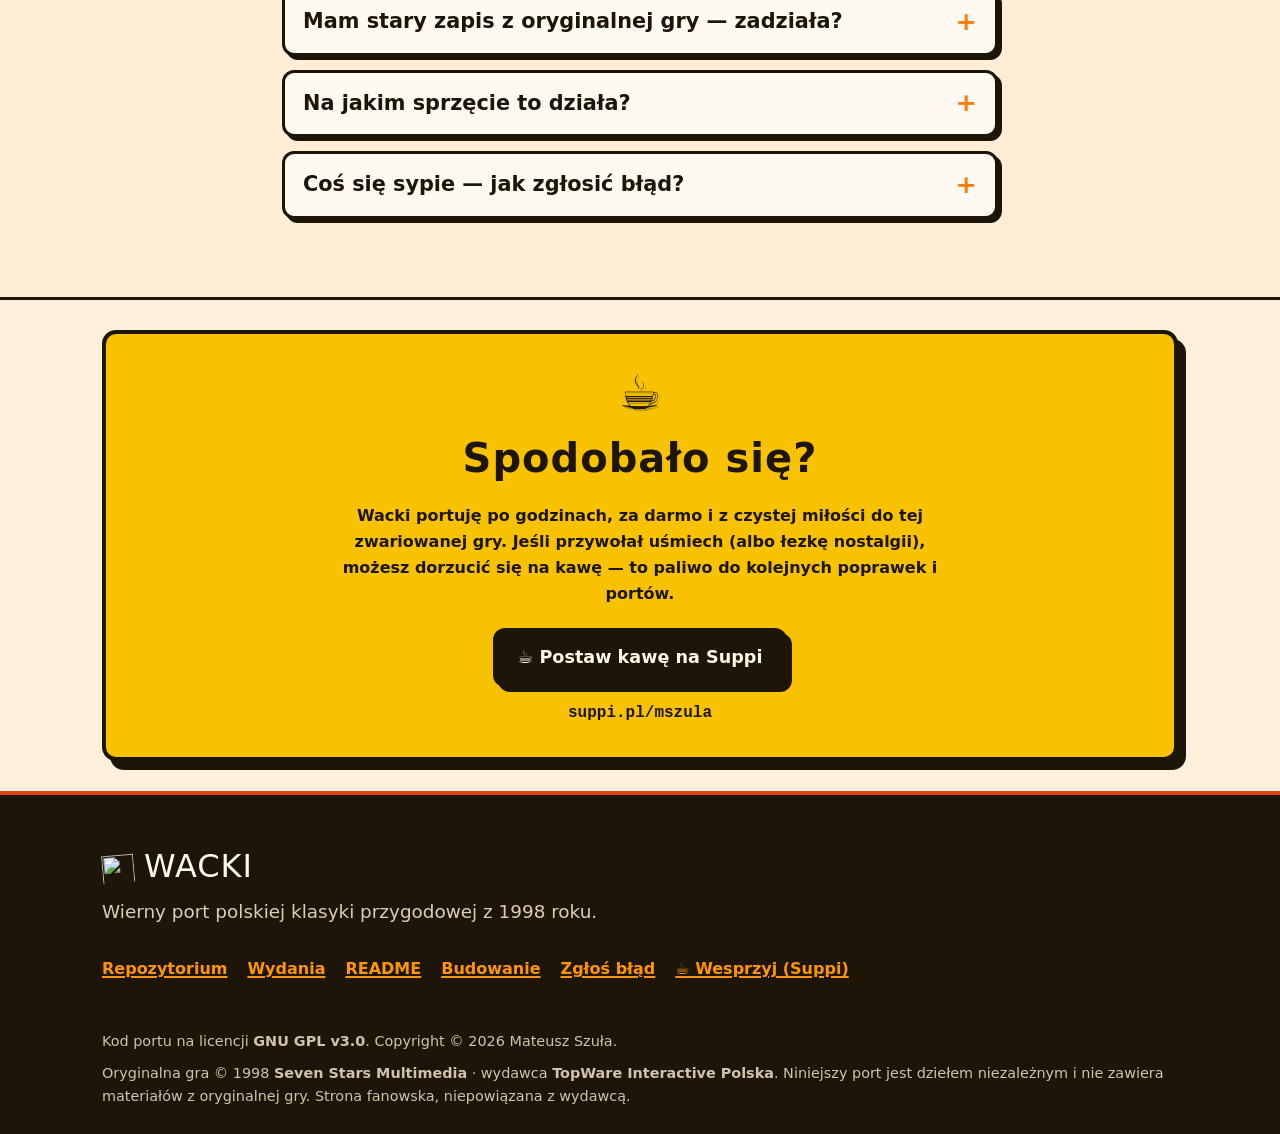
==== commit 8d09013d: "feat(website): add retro nixie-tube hit counter to footer An old-school visitor counter (moe-counter" ====
--- a/website/index.html
+++ b/website/index.html
@@ -722,6 +722,20 @@
             >
           </nav>
         </div>
+
+        <!-- Stary, dobry licznik odwiedzin (moe-counter). Bo czemu nie 😄 -->
+        <div class="site-counter">
+          <span class="site-counter__label">Jesteś gościem numer</span>
+          <img
+            class="site-counter__digits"
+            src="https://count.getloli.com/get/@wacki-kosmiczna-rozgrywka?theme=nixietube-1"
+            alt="Licznik odwiedzin strony"
+            decoding="async"
+            onerror="this.closest('.site-counter').remove()"
+          />
+          <span class="site-counter__note">Najlepiej oglądać w 256 kolorach 😉</span>
+        </div>
+
         <div class="footer__legal">
           <p>
             Kod portu na licencji <strong>GNU GPL v3.0</strong>. Copyright ©
--- a/website/styles.css
+++ b/website/styles.css
@@ -0,0 +1,1068 @@
+:root {
+
+  --ink: #1d1608;
+  --ink-soft: #6b5a3e;
+
+  --bg-top: #fff6e8;
+  --bg: #fff0db;
+  --bg-deep: #ffe7c9;
+
+  --paper: #fffaf1;
+  --paper-2: #ffedd6;
+  --paper-line: #f0dab9;
+
+  --orange: #ff7b08;
+  --orange-2: #ff9500;
+  --red: #e0431a;
+  --red-deep: #b8330f;
+  --green: #14a84a;
+  --green-deep: #0c8038;
+  --navy: #1c3a52;
+
+  --yellow: #f8c200;
+  --yellow-2: #ffd83a;
+
+  --shadow: #1d1608;
+  --radius: 14px;
+  --maxw: 1120px;
+
+  --font-display: "Bangers", "Patrick Hand", system-ui, sans-serif;
+  --font-hand: "Patrick Hand", "Comic Sans MS", system-ui, cursive;
+  --font-body:
+    "Nunito", system-ui, -apple-system, "Segoe UI", Roboto, sans-serif;
+}
+
+*,
+*::before,
+*::after {
+  cursor:
+    url("assets/cursor-pencil.png") 0 0,
+    auto;
+  cursor:
+    image-set(
+        url("assets/cursor-pencil.png") 1x,
+        url("assets/cursor-pencil@2x.png") 2x
+      )
+      0 0,
+    auto;
+}
+a,
+button,
+summary,
+.btn,
+.card,
+label,
+[role="button"] {
+  cursor:
+    url("assets/cursor-pencil.png") 0 0,
+    pointer;
+  cursor:
+    image-set(
+        url("assets/cursor-pencil.png") 1x,
+        url("assets/cursor-pencil@2x.png") 2x
+      )
+      0 0,
+    pointer;
+}
+
+@media (hover: hover) and (pointer: fine) {
+  body.has-cursor,
+  body.has-cursor * {
+    cursor: none !important;
+  }
+}
+.cursor {
+  position: fixed;
+  left: 0;
+  top: 0;
+  z-index: 9999;
+  width: 32px;
+  height: 40px;
+  pointer-events: none;
+  display: none;
+  background: url("assets/cursor-pencil-sheet.png") 0 0 / 640px 40px no-repeat;
+  image-rendering: pixelated;
+  will-change: transform;
+}
+.cursor.is-anim {
+  animation: pencil-cycle 0.85s steps(20) infinite;
+}
+@keyframes pencil-cycle {
+  to {
+    background-position: -640px 0;
+  }
+}
+@media (prefers-reduced-motion: reduce) {
+  .cursor.is-anim {
+    animation: none;
+  }
+}
+
+* {
+  box-sizing: border-box;
+  margin: 0;
+  padding: 0;
+}
+
+html {
+  scroll-behavior: smooth;
+  scroll-padding-top: 78px;
+}
+
+body {
+  font-family: var(--font-body);
+  color: var(--ink);
+  line-height: 1.62;
+
+  background-color: var(--bg);
+  background-image:
+    radial-gradient(rgba(29, 22, 8, 0.055) 1.4px, transparent 1.7px),
+    repeating-conic-gradient(
+      from 6deg at 33% 47%,
+      rgba(255, 149, 0, 0.12) 0deg 6deg,
+      rgba(255, 149, 0, 0) 6deg 13deg
+    ),
+    radial-gradient(
+      58% 68% at 33% 40%,
+      rgba(255, 123, 8, 0.16),
+      transparent 62%
+    ),
+    linear-gradient(
+      180deg,
+      var(--bg-top) 0%,
+      var(--bg) 55%,
+      var(--bg-deep) 100%
+    );
+  background-size:
+    15px 15px,
+    auto,
+    auto,
+    auto;
+  background-repeat: repeat, no-repeat, no-repeat, no-repeat;
+  background-position:
+    0 0,
+    center,
+    center,
+    center;
+  background-attachment: fixed;
+  -webkit-font-smoothing: antialiased;
+  text-rendering: optimizeLegibility;
+}
+
+img {
+  max-width: 100%;
+  display: block;
+}
+
+a {
+  color: var(--red-deep);
+  text-decoration-thickness: 2px;
+  text-underline-offset: 2px;
+}
+a:hover {
+  color: var(--orange);
+}
+
+code,
+kbd {
+  font-family: ui-monospace, "SFMono-Regular", Menlo, Consolas, monospace;
+  font-size: 0.9em;
+}
+code {
+  background: var(--paper-2);
+  border: 1.5px solid var(--ink);
+  border-radius: 6px;
+  padding: 0.04em 0.35em;
+  overflow-wrap: anywhere;
+}
+
+.wrap {
+  position: relative;
+  max-width: var(--maxw);
+  margin-inline: auto;
+  padding-inline: 22px;
+}
+.wrap--narrow {
+  max-width: 760px;
+}
+
+.nav {
+  position: sticky;
+  top: 0;
+  z-index: 50;
+  background: var(--ink);
+  border-bottom: 3px solid var(--ink);
+  box-shadow: 0 3px 0 rgba(29, 22, 8, 0.22);
+}
+.nav__inner {
+  max-width: var(--maxw);
+  margin-inline: auto;
+  padding: 10px 22px;
+  display: flex;
+  align-items: center;
+  gap: 18px;
+}
+.nav__brand {
+  display: flex;
+  align-items: center;
+  gap: 9px;
+  font-family: var(--font-display);
+  font-size: 1.7rem;
+  letter-spacing: 1px;
+  color: #fff7e8;
+  text-decoration: none;
+  -webkit-text-stroke: 0.4px var(--ink);
+}
+.nav__brand img {
+  transform: rotate(-4deg);
+}
+.nav__links {
+  margin-left: auto;
+  display: flex;
+  align-items: center;
+  gap: 4px;
+  flex-wrap: wrap;
+}
+.nav__links a {
+  font-weight: 800;
+  color: #e7eef4;
+  text-decoration: none;
+  padding: 7px 12px;
+  border-radius: 9px;
+  font-size: 0.98rem;
+}
+.nav__links a:hover {
+  background: var(--orange);
+  color: var(--ink);
+}
+.nav__gh {
+  background: var(--orange);
+  color: #fff !important;
+  border: 2px solid var(--ink);
+}
+.nav__gh:hover {
+  background: var(--red) !important;
+  border-color: var(--ink);
+}
+
+.nav__burger {
+  display: none;
+  margin-left: auto;
+  width: 44px;
+  height: 38px;
+  background: var(--orange);
+  border: 2.5px solid var(--ink);
+  border-radius: 9px;
+  flex-direction: column;
+  justify-content: center;
+  align-items: center;
+  gap: 4px;
+}
+.nav__burger span {
+  width: 20px;
+  height: 2.6px;
+  background: var(--ink);
+  border-radius: 2px;
+}
+
+.hero {
+  position: relative;
+  display: grid;
+  grid-template-columns: 1.05fr 0.95fr;
+  gap: 42px;
+  align-items: center;
+  max-width: var(--maxw);
+  margin-inline: auto;
+  padding: 56px 22px 64px;
+}
+.hero__art {
+  position: relative;
+  border: 4px solid var(--ink);
+  border-radius: 18px;
+  box-shadow: 10px 12px 0 var(--shadow);
+  overflow: hidden;
+  transform: rotate(-1.6deg);
+  background: var(--orange);
+}
+.hero__art img {
+  width: 100%;
+  height: auto;
+}
+.hero__title {
+  font-family: var(--font-display);
+  font-size: clamp(3rem, 7vw, 5.2rem);
+  line-height: 0.92;
+  letter-spacing: 6px;
+  color: #fff;
+  -webkit-text-stroke: 2px var(--ink);
+  text-shadow: 4px 4px 0 var(--ink);
+  margin-bottom: 14px;
+}
+.hero__title span {
+  display: block;
+  font-family: var(--font-display);
+  font-size: 0.42em;
+  color: #fff;
+  letter-spacing: 3px;
+  -webkit-text-stroke: 1px var(--ink);
+  text-shadow: 2px 2px 0 var(--ink);
+  margin-top: 8px;
+}
+.hero__lead {
+  font-size: 1.12rem;
+  max-width: 40ch;
+  margin-bottom: 22px;
+}
+.hero__cta {
+  display: flex;
+  flex-wrap: wrap;
+  gap: 14px;
+  margin-bottom: 20px;
+}
+
+.rel {
+  display: inline-flex;
+  align-items: center;
+  flex-wrap: wrap;
+  gap: 8px 10px;
+  background: var(--paper);
+  border: 2.5px solid var(--ink);
+  border-radius: 12px;
+  box-shadow: 4px 4px 0 var(--shadow);
+  padding: 9px 15px;
+}
+.rel__badge {
+  font-weight: 800;
+  color: var(--ink);
+}
+.rel__ver {
+  font-family: var(--font-display);
+  letter-spacing: 1px;
+  font-size: 1.4rem;
+  color: var(--red-deep);
+}
+.rel__date {
+  font-weight: 700;
+  color: var(--ink-soft);
+}
+.rel__date strong {
+  color: var(--ink);
+}
+
+.btn {
+  display: inline-flex;
+  align-items: center;
+  gap: 8px;
+  font-family: var(--font-body);
+  font-weight: 800;
+  font-size: 1.02rem;
+  text-decoration: none;
+  color: var(--ink);
+  padding: 12px 22px;
+  border: 3px solid var(--ink);
+  border-radius: 12px;
+  background: var(--paper);
+  box-shadow: 5px 5px 0 var(--shadow);
+  transition:
+    transform 0.08s ease,
+    box-shadow 0.08s ease,
+    background 0.15s;
+}
+.btn:hover {
+  transform: translate(-2px, -2px);
+  box-shadow: 7px 7px 0 var(--shadow);
+  color: var(--ink);
+}
+.btn:active {
+  transform: translate(3px, 3px);
+  box-shadow: 1px 1px 0 var(--shadow);
+}
+.btn--primary {
+  background: var(--orange);
+  color: var(--ink);
+}
+.btn--primary:hover {
+  background: var(--orange-2);
+  color: var(--ink);
+}
+.btn--ghost {
+  background: var(--paper);
+}
+.btn--dl {
+  background: var(--green);
+  color: #fff;
+  width: 100%;
+  justify-content: center;
+}
+.btn--dl:hover {
+  background: var(--green-deep);
+  color: #fff;
+}
+.btn--dl .card__size {
+  font-weight: 700;
+  opacity: 0.9;
+  font-size: 0.9em;
+}
+
+.section {
+  position: relative;
+  padding: 64px 0;
+}
+.section--alt {
+
+  background: var(--paper-2);
+  border-top: 3px solid var(--ink);
+  border-bottom: 3px solid var(--ink);
+}
+.h2 {
+  font-family: var(--font-display);
+  font-size: clamp(2rem, 4.5vw, 2.9rem);
+  letter-spacing: 1px;
+  color: var(--ink);
+  margin-bottom: 26px;
+  display: flex;
+  align-items: center;
+  gap: 14px;
+}
+.h2__tag {
+  display: inline-grid;
+  place-items: center;
+  width: 1.5em;
+  height: 1.5em;
+  font-size: 0.58em;
+  background: var(--yellow);
+  color: var(--ink);
+  border: 3px solid var(--ink);
+  border-radius: 50%;
+  box-shadow: 3px 3px 0 var(--shadow);
+  transform: rotate(-6deg);
+}
+.lead-center {
+  max-width: 62ch;
+  margin: 0 auto 30px;
+  text-align: center;
+  font-size: 1.12rem;
+}
+.prose p {
+  margin-bottom: 14px;
+  font-size: 1.06rem;
+}
+
+.grid {
+  display: grid;
+  gap: 30px;
+}
+.grid--2 {
+  grid-template-columns: 1fr 1fr;
+  align-items: start;
+}
+
+.facts {
+  list-style: none;
+  background: var(--paper);
+  border: 3px solid var(--ink);
+  border-radius: var(--radius);
+  box-shadow: 6px 6px 0 var(--shadow);
+  overflow: hidden;
+}
+.facts li {
+  display: flex;
+  justify-content: space-between;
+  gap: 16px;
+  padding: 11px 18px;
+  border-bottom: 2px dashed var(--paper-line);
+}
+.facts li:last-child {
+  border-bottom: 0;
+}
+.facts__k {
+  font-family: var(--font-hand);
+  font-size: 1.12rem;
+  color: var(--ink-soft);
+}
+.facts__v {
+  font-weight: 800;
+  text-align: right;
+}
+
+.chips {
+  list-style: none;
+  display: flex;
+  flex-wrap: wrap;
+  gap: 12px;
+  justify-content: center;
+  margin: 8px auto 34px;
+  max-width: 880px;
+}
+.chips li {
+  background: var(--paper);
+  font-weight: 700;
+  border: 2.5px solid var(--ink);
+  border-radius: 999px;
+  padding: 8px 16px;
+  box-shadow: 3px 3px 0 var(--shadow);
+}
+.chips li:nth-child(3n) {
+  transform: rotate(1.4deg);
+}
+.chips li:nth-child(3n + 1) {
+  transform: rotate(-1.6deg);
+}
+
+.callout {
+  display: flex;
+  gap: 18px;
+  align-items: flex-start;
+  max-width: 760px;
+  margin: 0 auto;
+  background: var(--paper);
+  border: 3px solid var(--ink);
+  border-radius: var(--radius);
+  box-shadow: 6px 6px 0 var(--shadow);
+  padding: 22px 24px;
+}
+.callout__icon {
+  font-size: 2rem;
+  line-height: 1;
+  flex-shrink: 0;
+  filter: drop-shadow(2px 2px 0 rgba(31, 24, 19, 0.2));
+}
+.callout h3 {
+  font-family: var(--font-display);
+  letter-spacing: 0.5px;
+  font-size: 1.4rem;
+  margin-bottom: 4px;
+}
+.callout--save {
+  border-color: var(--green-deep);
+  box-shadow: 6px 6px 0 var(--green-deep);
+}
+.callout--mac {
+  margin-top: 30px;
+  border-color: var(--navy);
+  box-shadow: 6px 6px 0 var(--navy);
+}
+
+.notice {
+  max-width: 820px;
+  margin: 0 auto 34px;
+  background: #fff3d6;
+  border: 3px solid var(--orange);
+  border-left-width: 10px;
+  border-radius: 12px;
+  box-shadow: 5px 5px 0 rgba(255, 111, 31, 0.4);
+  padding: 16px 20px;
+  font-size: 1.02rem;
+}
+.notice strong {
+  color: var(--red-deep);
+}
+
+.cards {
+  display: grid;
+  gap: 22px;
+  grid-template-columns: repeat(auto-fit, minmax(190px, 1fr));
+}
+.card {
+  position: relative;
+  text-align: center;
+  background: var(--paper);
+  border: 3px solid var(--ink);
+  border-radius: var(--radius);
+  box-shadow: 6px 6px 0 var(--shadow);
+  padding: 22px 18px 20px;
+  transition:
+    transform 0.1s ease,
+    box-shadow 0.1s ease;
+}
+.card:hover {
+  transform: translateY(-4px);
+  box-shadow: 6px 10px 0 var(--shadow);
+}
+.card--recommended {
+  border-color: var(--red);
+  box-shadow: 6px 6px 0 var(--red);
+}
+.card--recommended::after {
+  content: "Twój system";
+  position: absolute;
+  top: -14px;
+  left: 50%;
+  transform: translateX(-50%) rotate(-3deg);
+  background: var(--red);
+  color: #fff;
+  font-weight: 800;
+  font-size: 0.8rem;
+  padding: 3px 12px;
+  border: 2.5px solid var(--ink);
+  border-radius: 999px;
+  box-shadow: 2px 2px 0 var(--shadow);
+  white-space: nowrap;
+}
+.card__os {
+  font-size: 2.6rem;
+  line-height: 1;
+  margin-bottom: 6px;
+}
+.card h3 {
+  font-family: var(--font-display);
+  letter-spacing: 0.5px;
+  font-size: 1.55rem;
+}
+.card__sub {
+  color: var(--ink-soft);
+  font-size: 0.92rem;
+  margin-bottom: 16px;
+  min-height: 2.4em;
+}
+.card__file {
+  font-family: ui-monospace, monospace;
+  font-size: 0.66rem;
+  color: var(--ink-soft);
+  margin-top: 10px;
+  word-break: normal;
+  overflow-wrap: break-word;
+  line-height: 1.4;
+}
+.cards__foot {
+  text-align: center;
+  margin-top: 30px;
+  color: var(--ink-soft);
+}
+
+.steps {
+  list-style: none;
+  display: grid;
+  gap: 18px;
+  max-width: 820px;
+  margin: 0 auto;
+}
+.step {
+  display: flex;
+  gap: 20px;
+  align-items: flex-start;
+  background: var(--paper);
+  border: 3px solid var(--ink);
+  border-radius: var(--radius);
+  box-shadow: 5px 5px 0 var(--shadow);
+  padding: 18px 22px;
+}
+.step__n {
+  flex-shrink: 0;
+  width: 46px;
+  height: 46px;
+  display: grid;
+  place-items: center;
+  font-family: var(--font-display);
+  font-size: 1.7rem;
+  color: var(--ink);
+  background: var(--yellow);
+  border: 3px solid var(--ink);
+  border-radius: 50%;
+  box-shadow: 3px 3px 0 var(--shadow);
+  transform: rotate(-5deg);
+}
+.step h3 {
+  font-family: var(--font-display);
+  letter-spacing: 0.5px;
+  font-size: 1.35rem;
+  margin-bottom: 2px;
+}
+
+.shot {
+  max-width: 720px;
+  margin: 0 auto;
+  text-align: center;
+}
+.shot img {
+  width: 100%;
+  image-rendering: pixelated;
+  border: 4px solid var(--ink);
+  border-radius: 12px;
+  box-shadow: 9px 9px 0 var(--shadow);
+  transform: rotate(0.8deg);
+}
+.shot figcaption {
+  margin-top: 22px;
+  font-family: var(--font-hand);
+  font-size: 1.18rem;
+  color: var(--ink-soft);
+}
+
+.ctrl {
+  background: var(--paper);
+  border: 3px solid var(--ink);
+  border-radius: var(--radius);
+  box-shadow: 6px 6px 0 var(--shadow);
+  padding: 18px 20px;
+}
+.ctrl__h {
+  font-family: var(--font-display);
+  letter-spacing: 0.5px;
+  font-size: 1.4rem;
+  margin-bottom: 12px;
+}
+.ktab {
+  width: 100%;
+  border-collapse: collapse;
+}
+.ktab td {
+  padding: 9px 4px;
+  border-bottom: 2px dashed var(--paper-line);
+  vertical-align: middle;
+}
+.ktab tr:last-child td {
+  border-bottom: 0;
+}
+.ktab td:first-child {
+  font-weight: 600;
+}
+.ktab td:last-child {
+  text-align: right;
+}
+kbd {
+  display: inline-block;
+  background: var(--ink);
+  color: var(--paper);
+  border-radius: 6px;
+  padding: 2px 9px;
+  font-weight: 700;
+  box-shadow: 0 2px 0 rgba(0, 0, 0, 0.4);
+  margin-left: 4px;
+}
+
+.faq {
+  background: var(--paper);
+  border: 3px solid var(--ink);
+  border-radius: 12px;
+  box-shadow: 4px 4px 0 var(--shadow);
+  margin-bottom: 14px;
+  overflow: hidden;
+}
+.faq summary {
+  font-family: var(--font-hand);
+  font-size: 1.3rem;
+  font-weight: 700;
+  padding: 14px 50px 14px 18px;
+  position: relative;
+  list-style: none;
+}
+.faq summary::-webkit-details-marker {
+  display: none;
+}
+.faq summary::after {
+  content: "+";
+  position: absolute;
+  right: 18px;
+  top: 50%;
+  transform: translateY(-50%);
+  font-family: var(--font-display);
+  font-size: 1.6rem;
+  color: var(--orange);
+}
+.faq[open] summary::after {
+  content: "–";
+}
+.faq[open] summary {
+  border-bottom: 2px dashed var(--paper-line);
+}
+.faq p {
+  padding: 14px 18px;
+}
+
+.deco {
+  position: absolute;
+  pointer-events: none;
+  z-index: 4;
+  image-rendering: pixelated;
+}
+
+.deco--maluch {
+  width: 197px;
+  right: 20px;
+  bottom: -40px;
+}
+.deco--pies {
+  width: 75px;
+  right: 16px;
+  bottom: -16px;
+}
+.deco--rocket {
+  width: 102px;
+  left: 86px;
+  top: 81px;
+}
+.deco--babcia {
+  width: 52px;
+  right: 12px;
+  top: 48px;
+}
+
+.footer {
+  background: var(--ink);
+  color: var(--paper-2);
+  border-top: 4px solid var(--red);
+  padding: 46px 0 30px;
+  margin-top: 20px;
+}
+.footer a {
+  color: var(--orange-2);
+  font-weight: 700;
+}
+.footer a:hover {
+  color: #fff;
+}
+.footer__grid {
+  display: flex;
+  flex-wrap: wrap;
+  gap: 30px;
+  justify-content: space-between;
+  align-items: flex-start;
+  padding-bottom: 26px;
+}
+.footer__brand {
+  display: flex;
+  align-items: center;
+  gap: 10px;
+  font-family: var(--font-display);
+  font-size: 2rem;
+  letter-spacing: 1px;
+  color: var(--paper);
+}
+.footer__brand img {
+  transform: rotate(-5deg);
+}
+.footer__tag {
+  font-family: var(--font-hand);
+  font-size: 1.15rem;
+  opacity: 0.85;
+  margin-top: 4px;
+}
+.footer__links {
+  display: flex;
+  flex-wrap: wrap;
+  gap: 8px 20px;
+  align-content: flex-start;
+}
+.footer__legal {
+  padding-top: 22px;
+  font-size: 0.9rem;
+  opacity: 0.8;
+}
+.footer__legal p {
+  margin-bottom: 8px;
+}
+
+/* Old-school hit counter — nixie-tube moe-counter, framed retro. Sits
+   between the footer links and the credits, with the divider below it. */
+.site-counter {
+  margin-top: 6px;
+  padding-bottom: 26px;
+  border-bottom: 2px dashed rgba(255, 255, 255, 0.18);
+  display: flex;
+  flex-direction: column;
+  align-items: center;
+  gap: 9px;
+  text-align: center;
+}
+.site-counter__label {
+  font-family: ui-monospace, "SFMono-Regular", Menlo, Consolas, monospace;
+  text-transform: uppercase;
+  letter-spacing: 2px;
+  font-size: 0.72rem;
+  opacity: 0.85;
+}
+.site-counter__digits {
+  height: 38px;
+  width: auto;
+  image-rendering: pixelated;
+  border: 2px solid #000;
+  border-radius: 3px;
+  background: #000;
+  box-shadow:
+    inset 0 0 0 1px rgba(255, 149, 0, 0.4),
+    0 0 14px rgba(255, 123, 8, 0.4);
+}
+.site-counter__note {
+  font-family: var(--font-hand);
+  font-size: 0.95rem;
+  opacity: 0.55;
+}
+
+.support {
+  max-width: var(--maxw);
+  margin: 30px auto;
+  padding: 0 22px;
+}
+.support__inner {
+  background: var(
+    --yellow
+  );
+  border: 4px solid var(--ink);
+  border-radius: var(--radius);
+  box-shadow: 8px 9px 0 var(--shadow);
+  padding: 34px 28px 30px;
+  text-align: center;
+}
+.support__mug {
+  display: block;
+  font-size: 3rem;
+  line-height: 1;
+  filter: drop-shadow(2px 2px 0 rgba(29, 22, 8, 0.25));
+}
+.support__h {
+  font-family: var(--font-display);
+  font-size: clamp(1.7rem, 4vw, 2.5rem);
+  letter-spacing: 1px;
+  color: var(--ink);
+  margin: 10px 0 12px;
+}
+.support__p {
+  max-width: 56ch;
+  margin: 0 auto 22px;
+  font-weight: 600;
+  color: var(--ink);
+}
+.support__btn {
+  font-size: 1.1rem;
+  background: var(--ink);
+  color: #fff7e8;
+}
+.support__btn:hover {
+  background: #000;
+  color: #fff7e8;
+}
+.support__url {
+  margin-top: 14px;
+  font-family: ui-monospace, monospace;
+  font-weight: 700;
+  color: var(--ink);
+}
+
+.nav__support {
+  background: var(--yellow);
+  color: var(--ink) !important;
+  border: 2px solid var(--ink);
+}
+.nav__support:hover {
+  background: #fff !important;
+  color: var(--ink) !important;
+}
+
+.totop {
+  position: fixed;
+  right: 18px;
+  bottom: 18px;
+  z-index: 40;
+  width: 50px;
+  height: 50px;
+  display: grid;
+  place-items: center;
+  font-size: 1.5rem;
+  font-weight: 800;
+  text-decoration: none;
+  color: #fff;
+  background: var(--red);
+  border: 3px solid var(--ink);
+  border-radius: 50%;
+  box-shadow: 4px 4px 0 var(--shadow);
+  opacity: 0;
+  pointer-events: none;
+  transform: translateY(10px);
+  transition:
+    opacity 0.2s,
+    transform 0.2s;
+}
+.totop.show {
+  opacity: 1;
+  pointer-events: auto;
+  transform: translateY(0);
+}
+.totop:hover {
+  background: var(--red-deep);
+  color: #fff;
+}
+
+@media (max-width: 980px) {
+  .deco {
+    display: none;
+  }
+}
+@media (max-width: 860px) {
+  .hero {
+    grid-template-columns: 1fr;
+    padding-top: 36px;
+  }
+  .hero__art {
+    order: -1;
+    transform: rotate(-1deg);
+    max-width: 520px;
+  }
+  .grid--2 {
+    grid-template-columns: 1fr;
+  }
+
+  .nav__inner {
+    position: relative;
+  }
+  .nav__burger {
+    display: flex;
+  }
+  .nav__links {
+    display: none;
+    position: absolute;
+    top: 100%;
+    left: 0;
+    right: 0;
+    flex-direction: column;
+    align-items: stretch;
+    gap: 4px;
+    background: var(--paper);
+    border: 3px solid var(--ink);
+    box-shadow: 0 8px 0 rgba(29, 22, 8, 0.18);
+    padding: 8px;
+    margin-left: 0;
+  }
+  .nav__links.open {
+    display: flex;
+  }
+  .nav__links a {
+    padding: 12px 14px;
+    border-radius: 8px;
+    color: var(--ink);
+  }
+  .nav__links a:hover {
+    background: var(--orange);
+    color: var(--ink);
+  }
+  .nav__gh,
+  .nav__support {
+    text-align: center;
+  }
+}
+
+@media (max-width: 480px) {
+  .hero__title {
+    text-shadow: 3px 3px 0 var(--ink);
+  }
+  .callout,
+  .step {
+    flex-direction: column;
+  }
+  .step__n {
+    transform: rotate(-5deg);
+  }
+  .btn {
+    width: 100%;
+    justify-content: center;
+  }
+}
+
+@media (prefers-reduced-motion: reduce) {
+  html {
+    scroll-behavior: auto;
+  }
+  * {
+    transition: none !important;
+  }
+}
